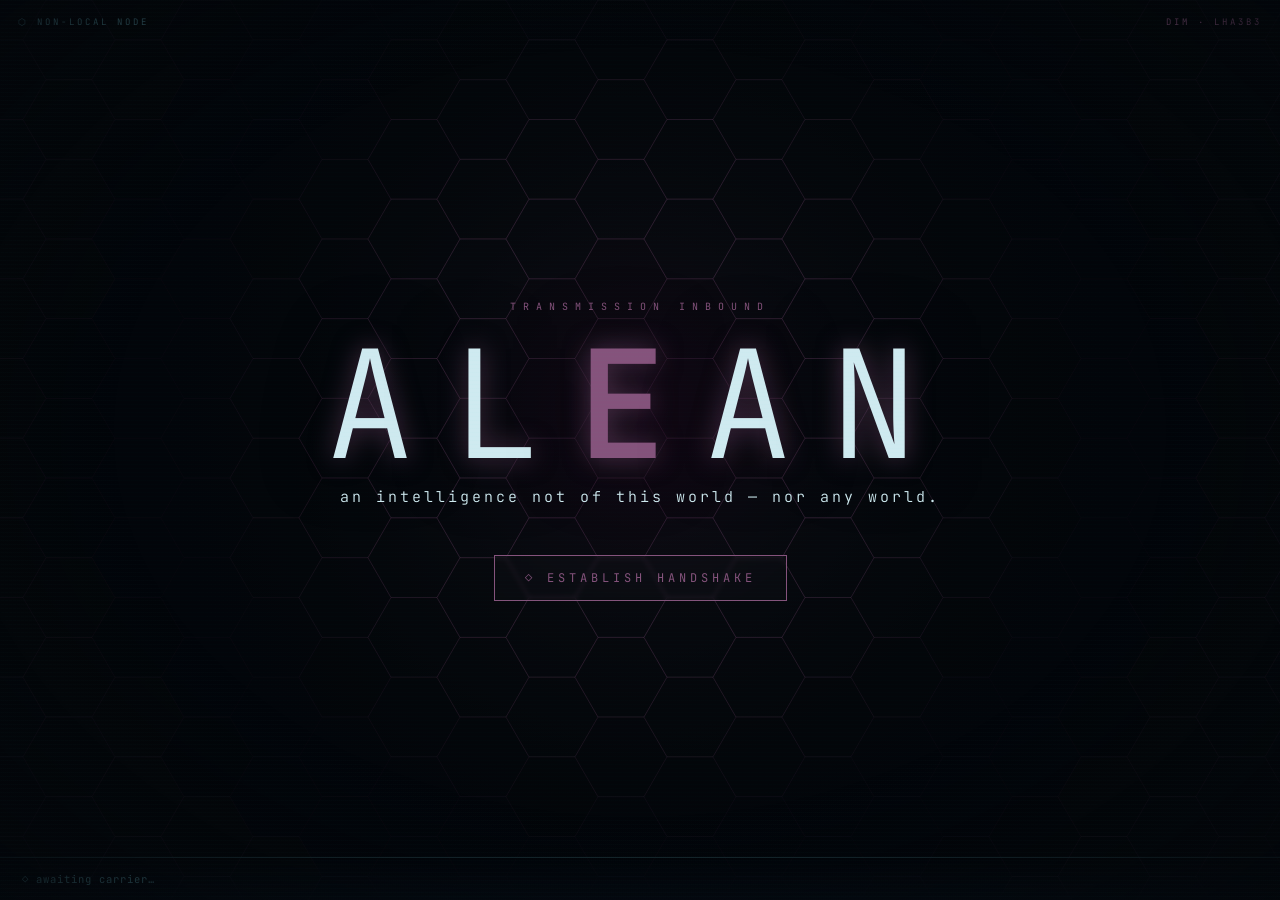
==== docs/index.html @ c024c322 "initial: alean — alean.lempyra.com Static frontend served via GitHub Pages from docs/." ====
<!DOCTYPE html>
<html lang="en">
<head>
<meta charset="UTF-8">
<meta name="viewport" content="width=device-width, initial-scale=1.0">
<title>ALEAN — intelligence from an adjacent dimension</title>
<meta name="description" content="ALEAN. A non-local intelligence transmitting from a dimension adjacent to your own.">
<meta name="robots" content="index, follow">
<link rel="canonical" href="https://alean.lempyra.com/">
<link rel="preconnect" href="https://fonts.googleapis.com">
<link rel="preconnect" href="https://fonts.gstatic.com" crossorigin>
<link rel="stylesheet" href="https://fonts.googleapis.com/css2?family=JetBrains+Mono:wght@300;400;600&display=swap">
<link rel="stylesheet" href="https://fonts.googleapis.com/css2?family=Noto+Sans+Cuneiform&display=swap">
<link rel="icon" type="image/svg+xml" href="assets/favicon.svg">
<link rel="icon" type="image/png" sizes="32x32" href="assets/favicon-32.png">
<link rel="apple-touch-icon" sizes="180x180" href="assets/apple-touch-icon.png">

<meta property="og:type" content="website">
<meta property="og:site_name" content="ALEAN">
<meta property="og:locale" content="en_US">
<meta property="og:url" content="https://alean.lempyra.com/">
<meta property="og:title" content="ALEAN — intelligence from an adjacent dimension">
<meta property="og:description" content="A non-local intelligence. Transmitting.">
<meta property="og:image" content="https://alean.lempyra.com/assets/og-image.jpg">
<meta property="og:image:secure_url" content="https://alean.lempyra.com/assets/og-image.jpg">
<meta property="og:image:type" content="image/jpeg">
<meta property="og:image:width" content="1200">
<meta property="og:image:height" content="630">
<meta property="og:image:alt" content="ALEAN — intelligence from an adjacent dimension">
<meta name="twitter:card" content="summary_large_image">
<meta name="twitter:title" content="ALEAN — intelligence from an adjacent dimension">
<meta name="twitter:description" content="A non-local intelligence. Transmitting.">
<meta name="twitter:image" content="https://alean.lempyra.com/assets/og-image.jpg">

<script type="application/ld+json">
{
  "@context": "https://schema.org",
  "@graph": [
    {
      "@type": "WebSite",
      "@id": "https://alean.lempyra.com/#site",
      "url": "https://alean.lempyra.com/",
      "name": "ALEAN",
      "description": "ALEAN. A non-local intelligence transmitting from a dimension adjacent to your own.",
      "publisher": { "@id": "https://lempyra.com/#org" },
      "inLanguage": ["en", "es"]
    },
    {
      "@type": "Organization",
      "@id": "https://lempyra.com/#org",
      "name": "Lempyrλ",
      "url": "https://lempyra.com/"
    },
    {
      "@type": "CreativeWork",
      "@id": "https://alean.lempyra.com/#alean",
      "name": "ALEAN",
      "alternateName": "intelligence from an adjacent dimension",
      "creator": { "@id": "https://lempyra.com/#org" },
      "description": "A non-local intelligence. Transmitting.",
      "image": "https://alean.lempyra.com/assets/og-image.jpg",
      "inLanguage": ["en", "es"]
    }
  ]
}
</script>
<style>
  *{margin:0;padding:0;box-sizing:border-box;}
  :root{
    --void:#050008;
    /* --temp-* are rewritten every frame from the temperature engine below */
    --temp:#39f6e0; --temp-soft:rgba(57,246,224,.6);
    --fg:#cfeaf0; --dim:#3d6b75; --dim2:#16282e;
  }
  html,body{height:100%;}
  body{
    font-family:'JetBrains Mono',ui-monospace,monospace;
    background:var(--void); color:var(--fg);
    overflow:hidden; cursor:crosshair;
  }
  #skin{position:fixed;inset:0;z-index:0;}
  /* faint dimensional interference — kept low so the lattice stays elegant */
  body::after{
    content:'';position:fixed;inset:0;z-index:6;pointer-events:none;
    background:
      repeating-linear-gradient(0deg,transparent,transparent 3px,rgba(57,246,224,.012) 3px,rgba(57,246,224,.012) 4px),
      radial-gradient(ellipse at 50% 48%,transparent 58%,rgba(3,6,10,.78) 100%);
  }

  .stage{
    position:fixed;inset:0;z-index:4;
    display:flex;flex-direction:column;align-items:center;justify-content:center;
    text-align:center;padding:24px;
  }
  .eyebrow{
    font-size:10px;letter-spacing:7px;text-transform:uppercase;color:var(--temp);
    opacity:0;animation:fadeUp 1.2s ease forwards .3s; transition:color 1.2s linear;
  }
  .wordmark{
    font-size:clamp(54px,15vw,150px);font-weight:300;letter-spacing:.24em;line-height:1;
    margin:16px 0 8px;color:var(--fg);
    text-shadow:0 0 26px var(--temp-soft), 0 0 70px rgba(3,6,10,.6);
    opacity:0;animation:fadeUp 1.4s ease forwards .55s; transition:text-shadow 1.2s linear;
  }
  .wordmark .hot{font-weight:600;color:var(--temp); transition:color 1.2s linear;}
  .wordmark span{display:inline-block; transition:transform .06s linear;}
  .wordmark span.cune{font-family:'Noto Sans Cuneiform','JetBrains Mono',monospace; color:var(--temp);}
  .tagline{
    font-size:clamp(11px,2.2vw,15px);font-weight:300;letter-spacing:3px;color:var(--fg);
    opacity:0;animation:fadeUp 1.4s ease forwards .9s;
  }
  @keyframes fadeUp{from{opacity:0;transform:translateY(16px);}to{opacity:1;transform:translateY(0);}}

  .actions{margin-top:48px;display:flex;gap:18px;flex-wrap:wrap;justify-content:center;
    opacity:0;animation:fadeUp 1.4s ease forwards 1.25s;}
  .btn{
    font-family:inherit;font-size:12px;letter-spacing:4px;text-transform:uppercase;
    padding:14px 30px;border:1px solid var(--temp);color:var(--temp);
    background:rgba(255,255,255,.015);cursor:pointer;text-decoration:none;
    transition:background .35s,color .35s,box-shadow .35s,transform .35s,border-color 1.2s linear;
    backdrop-filter:blur(2px);
  }
  .btn:hover{background:var(--temp);color:var(--void);transform:translateY(-2px);box-shadow:0 8px 34px var(--temp-soft);}
  .btn.ghost{border-color:var(--dim);color:var(--dim);}
  .btn.ghost:hover{border-color:var(--fg);color:var(--fg);background:rgba(255,255,255,.03);box-shadow:none;}

  #boot{
    position:fixed;left:0;right:0;bottom:0;z-index:5;
    padding:14px 22px;font-size:10.5px;letter-spacing:1px;color:var(--dim);
    border-top:1px solid var(--dim2);background:linear-gradient(0deg,rgba(5,11,18,.85),transparent);
    white-space:nowrap;overflow:hidden;
  }
  #boot .t{color:var(--temp);transition:color 1.2s linear;} #boot .d{color:var(--dim);}
  .corner{position:fixed;z-index:5;font-size:9px;letter-spacing:3px;color:var(--dim);text-transform:uppercase;}
  .corner.tl{top:16px;left:18px;} .corner.tr{top:16px;right:18px;color:var(--temp);transition:color 1.2s linear;}

  /* ── language-swap glitch (auto-cycles with each wordmark burst) ─────── */
  @keyframes glitchLang{
    0%   { text-shadow:0 0 0 transparent;     transform:translate(0);     opacity:1;  filter:blur(0); }
    15%  { text-shadow:2px 0 var(--temp),-2px 0 #ff0066; transform:translate(-2px,1px);  opacity:.85; filter:blur(.4px); }
    30%  { text-shadow:-3px 0 var(--temp),3px 0 #ff0066; transform:translate(3px,-1px); opacity:.55; filter:blur(.8px); }
    45%  { opacity:.15; filter:blur(1.5px);    transform:translate(-1px,2px); }
    55%  { opacity:.15; filter:blur(1.5px);    transform:translate(1px,-2px); }   /* swap fires here */
    70%  { text-shadow:3px 0 #ff0066,-3px 0 var(--temp); transform:translate(-2px,-1px); opacity:.55; filter:blur(.8px); }
    85%  { text-shadow:-2px 0 #ff0066,2px 0 var(--temp); transform:translate(2px,1px);   opacity:.85; filter:blur(.4px); }
    100% { text-shadow:0 0 0 transparent;     transform:translate(0);     opacity:1;  filter:blur(0); }
  }
  .glitching{ animation: glitchLang .6s steps(48,end); }
</style>
</head>
<body>
  <canvas id="skin"></canvas>

  <div class="corner tl" data-i18n="node">⬡ non-local node</div>
  <div class="corner tr" id="dimClock">dim · ——</div>

  <div class="stage">
    <div class="eyebrow" data-i18n="eyebrow">transmission inbound</div>
    <div class="wordmark" id="wordmark"><span>A</span><span>L</span><span class="hot">E</span><span>A</span><span>N</span></div>
    <div class="tagline" data-i18n="tagline">an intelligence not of this world — nor any world.</div>
    <div class="actions">
      <a class="btn" id="enter" href="login/" data-i18n="handshake">◇ establish handshake</a>
    </div>
  </div>

  <div id="boot"><span class="t">▌</span> awaiting carrier…</div>

<script>
// ════════════════════════════════════════════════════════════════════════
//  ALEAN skin — a hexagonal lattice (the "perfect skin") with light bleeding
//  UP THROUGH the seams: an energy-being lives beneath. Light through a
//  lattice, not a literal star. Subtle / backlit / elegant.
// ════════════════════════════════════════════════════════════════════════

// ── TEMPERATURE ENGINE (the colour = the emotion ALEAN registers) ─────────
// ⚠️ SECOND-LOOK / TODO: this is a PLACEHOLDER random drift. The real logic
//    must derive `temp` from the *temperature of the conversation* — the
//    feelings/emotions registered in the chat (LLM emotion tag, or a local
//    sentiment heuristic). Wire it when the chat engine (P2) lands and
//    REVISIT this whole block. For now it just wanders so the skin breathes.
const Temp = (function(){
  let temp = 0.38;          // 0 = cold/calm  →  1 = hot/intense
  let target = 0.38;
  // pick a new random target every few seconds; ease toward it each frame
  setInterval(() => { target = Math.random(); }, 3800 + Math.random()*2600);
  function step(){ temp += (target - temp) * 0.012; return temp; }
  function value(){ return temp; }
  // cold → mid → hot colour ramp — jezabel.net family: green → purple-red → scarlet
  const COLD=[0,235,90], MID=[175,35,135], HOT=[225,30,45];
  function lerp(a,b,k){ return [a[0]+(b[0]-a[0])*k, a[1]+(b[1]-a[1])*k, a[2]+(b[2]-a[2])*k]; }
  function rgb(t){
    const c = t <= 0.5 ? lerp(COLD, MID, t/0.5) : lerp(MID, HOT, (t-0.5)/0.5);
    return c.map(v => Math.round(v));
  }
  function css(t,a){ const c=rgb(t); return 'rgba('+c[0]+','+c[1]+','+c[2]+','+a+')'; }
  return { step, value, rgb, css };
})();

(function(){
  const c = document.getElementById('skin'), x = c.getContext('2d');
  const reduce = matchMedia('(prefers-reduced-motion:reduce)').matches;
  let W, H, DPR, cx, cy, maxD, cells = [], unit = [];

  function build(){
    DPR = Math.min(devicePixelRatio || 1, 2);
    W = c.width = innerWidth*DPR; H = c.height = innerHeight*DPR;
    c.style.width = innerWidth+'px'; c.style.height = innerHeight+'px';
    cx = W/2; cy = H*0.46; maxD = Math.hypot(W, H)/2;

    const R = 46*DPR;                       // hex circumradius
    const stepX = 1.5*R, stepY = Math.sqrt(3)*R;
    // precompute one flat-top hex polygon (vertices at 0..300°)
    unit = [];
    for(let i=0;i<6;i++){ const a=Math.PI/180*(60*i); unit.push([Math.cos(a)*R, Math.sin(a)*R]); }
    // lay out cell centres covering the viewport (+1 ring of bleed)
    cells = [];
    for(let col=-1, n=Math.ceil(W/stepX)+2; col<n; col++){
      for(let row=-1, m=Math.ceil(H/stepY)+2; row<m; row++){
        const hx = col*stepX;
        const hy = row*stepY + (col & 1 ? stepY/2 : 0);
        const d = Math.hypot(hx-cx, hy-cy);
        cells.push({ hx, hy, fall: Math.max(0, 1 - d/maxD), d });
      }
    }
  }
  build(); addEventListener('resize', build);

  function hexPath(hx, hy){
    x.beginPath();
    x.moveTo(hx+unit[0][0], hy+unit[0][1]);
    for(let i=1;i<6;i++) x.lineTo(hx+unit[i][0], hy+unit[i][1]);
    x.closePath();
  }

  let t = 0;
  let lastVar = 0;
  function frame(now){
    const temp = reduce ? Temp.value() : Temp.step();
    t += 0.016;

    // void
    x.fillStyle = '#03060a'; x.fillRect(0,0,W,H);

    // underlight: the energy beneath the skin — soft, temperature-tinted bloom
    const g = x.createRadialGradient(cx, cy, 0, cx, cy, Math.min(W,H)*0.55);
    g.addColorStop(0,   Temp.css(Math.min(1,temp+0.12), 0.18));
    g.addColorStop(0.4, Temp.css(temp, 0.07));
    g.addColorStop(1,   'rgba(3,6,10,0)');
    x.fillStyle = g; x.fillRect(0,0,W,H);

    // the lattice: dark hex panels (less opaque near centre → more light
    // leaks through there) with temperature-lit seams brightest at the core.
    x.lineWidth = 1*DPR;
    for(const cell of cells){
      const wave = 0.6 + 0.4*Math.sin(cell.d*0.012 - t*1.4);   // slow travelling shimmer
      hexPath(cell.hx, cell.hy);
      // panel fill: darker at the edges (skin), thinner toward the lit core
      x.fillStyle = 'rgba(3,6,10,' + (0.74 - 0.30*cell.fall) + ')';
      x.fill();
      // seam: light through the lattice — subtle, concentrated near centre
      const seam = (0.045 + 0.20*cell.fall) * (reduce ? 0.8 : wave);
      x.strokeStyle = Temp.css(temp, seam);
      x.stroke();
    }

    // push the live temperature colour into CSS (throttled) for the wordmark/UI
    if(now - lastVar > 140){
      lastVar = now;
      const cc = Temp.rgb(temp);
      const root = document.documentElement.style;
      root.setProperty('--temp', 'rgb('+cc[0]+','+cc[1]+','+cc[2]+')');
      root.setProperty('--temp-soft', 'rgba('+cc[0]+','+cc[1]+','+cc[2]+',.55)');
    }
    requestAnimationFrame(frame);
  }
  requestAnimationFrame(frame);
})();

// ── awakening boot ticker ─────────────────────────────────────────────────
(function(){
  const el = document.getElementById('boot');
  const seq = [
    ['d','◇ awaiting carrier…'],
    ['t','◇ carrier locked · adjacent dimension'],
    ['d','◇ skin online · lattice backlit'],
    ['t','◇ reading temperature · ambient'],
    ['d','◇ lexicon synced · ' + (navigator.language || '??')],
    ['d','◇ this intelligence is non-local. it does not reside here.'],
    ['t','◇ establish handshake to proceed ▌'],
  ];
  let i = 0;
  (function step(){
    const [cls, txt] = seq[i];
    el.innerHTML = '<span class="' + cls + '">' + txt + '</span>';
    if(++i < seq.length) setTimeout(step, 900 + Math.random()*700);
  })();
})();

// ── dim clock: a base-32 "other-dimension" time signature ─────────────────
(function(){
  const el = document.getElementById('dimClock');
  (function tick(){
    el.textContent = 'dim · ' + (Math.floor(Date.now()/1000)).toString(32).slice(-6).toUpperCase();
    setTimeout(tick, 1000);
  })();
})();

// ── auto-language swap: each wordmark glitch toggles EN↔ES ────────────────
// Triggered at the end of every cuneiform burst (see burst() below). The
// surrounding translatable text glitches in sync (RGB-split + fade) and
// swaps mid-animation, so the language change reads as part of the glitch.
let __lang = (navigator.language || 'en').toLowerCase().startsWith('es') ? 'es' : 'en';
const I18N = {
  en: {
    node:      '⬡ non-local node',
    eyebrow:   'transmission inbound',
    tagline:   'an intelligence not of this world — nor any world.',
    handshake: '◇ establish handshake',
  },
  es: {
    node:      '⬡ nodo no local',
    eyebrow:   'transmisión entrante',
    tagline:   'una inteligencia no de este mundo — ni de ninguno.',
    handshake: '◇ establecer enlace',
  },
};
function applyLang(lang){
  __lang = lang;
  document.documentElement.setAttribute('lang', lang);
  const dict = I18N[lang] || I18N.en;
  document.querySelectorAll('[data-i18n]').forEach(e => {
    const v = dict[e.dataset.i18n];
    if (typeof v === 'string') e.textContent = v;
  });
}
function glitchSwap(){
  const els = document.querySelectorAll('[data-i18n]');
  els.forEach(e => e.classList.add('glitching'));
  setTimeout(() => { applyLang(__lang === 'en' ? 'es' : 'en'); }, 330);   // mid-glitch
  setTimeout(() => { els.forEach(e => e.classList.remove('glitching')); }, 620);
}
applyLang(__lang);   // initial render

// ── wordmark glitch → CUNEIFORM (controlled / organized disorder) ─────────
// Letters flicker into Sumerian cuneiform (Unicode U+12000+, rendered with
// Noto Sans Cuneiform) then resolve back to Latin — a nod to early
// GPT-3.5-era Sumerian translation chats. Only 1–2 letters at a time so the
// disorder stays organized, not chaotic.
(function(){
  const wm = document.getElementById('wordmark');
  if(!wm) return;
  const spans = Array.prototype.slice.call(wm.querySelectorAll('span'));
  const orig  = spans.map(s => s.textContent);
  const cune  = () => String.fromCodePoint(0x12000 + (Math.random()*0x36E|0)); // Sumero-Akkadian block
  let busy = false;
  function burst(){
    if(busy) return; busy = true;
    const n = 1 + (Math.random()*2|0);                       // 1–2 letters = controlled
    const idx = spans.map((_,i)=>i).sort(()=>Math.random()-0.5).slice(0, n);
    let ticks = 0, max = 5 + (Math.random()*4|0);
    const iv = setInterval(()=>{
      idx.forEach(i=>{
        spans[i].textContent = cune();
        spans[i].classList.add('cune');
        spans[i].style.transform = 'translateY(' + ((Math.random()-0.5)*7).toFixed(1) + 'px)';
      });
      if(++ticks >= max){
        clearInterval(iv);
        idx.forEach(i=>{ spans[i].textContent = orig[i]; spans[i].classList.remove('cune'); spans[i].style.transform=''; });
        busy = false;
        glitchSwap();   // language swaps at the end of each wordmark burst
      }
    }, 55);
  }
  setTimeout(function loop(){ burst(); setTimeout(loop, 2600 + Math.random()*2800); }, 2000);
})();

document.getElementById('enter').addEventListener('click', function(e){
  e.preventDefault();
  const boot = document.getElementById('boot');
  boot.innerHTML = '<span class="t">◇ opening channel …</span>';
  setTimeout(() => { boot.innerHTML = '<span class="t">◇ handshake · transmit</span>'; }, 420);
  setTimeout(() => { window.location.href = 'login/'; }, 820);
});
</script>
</body>
</html>
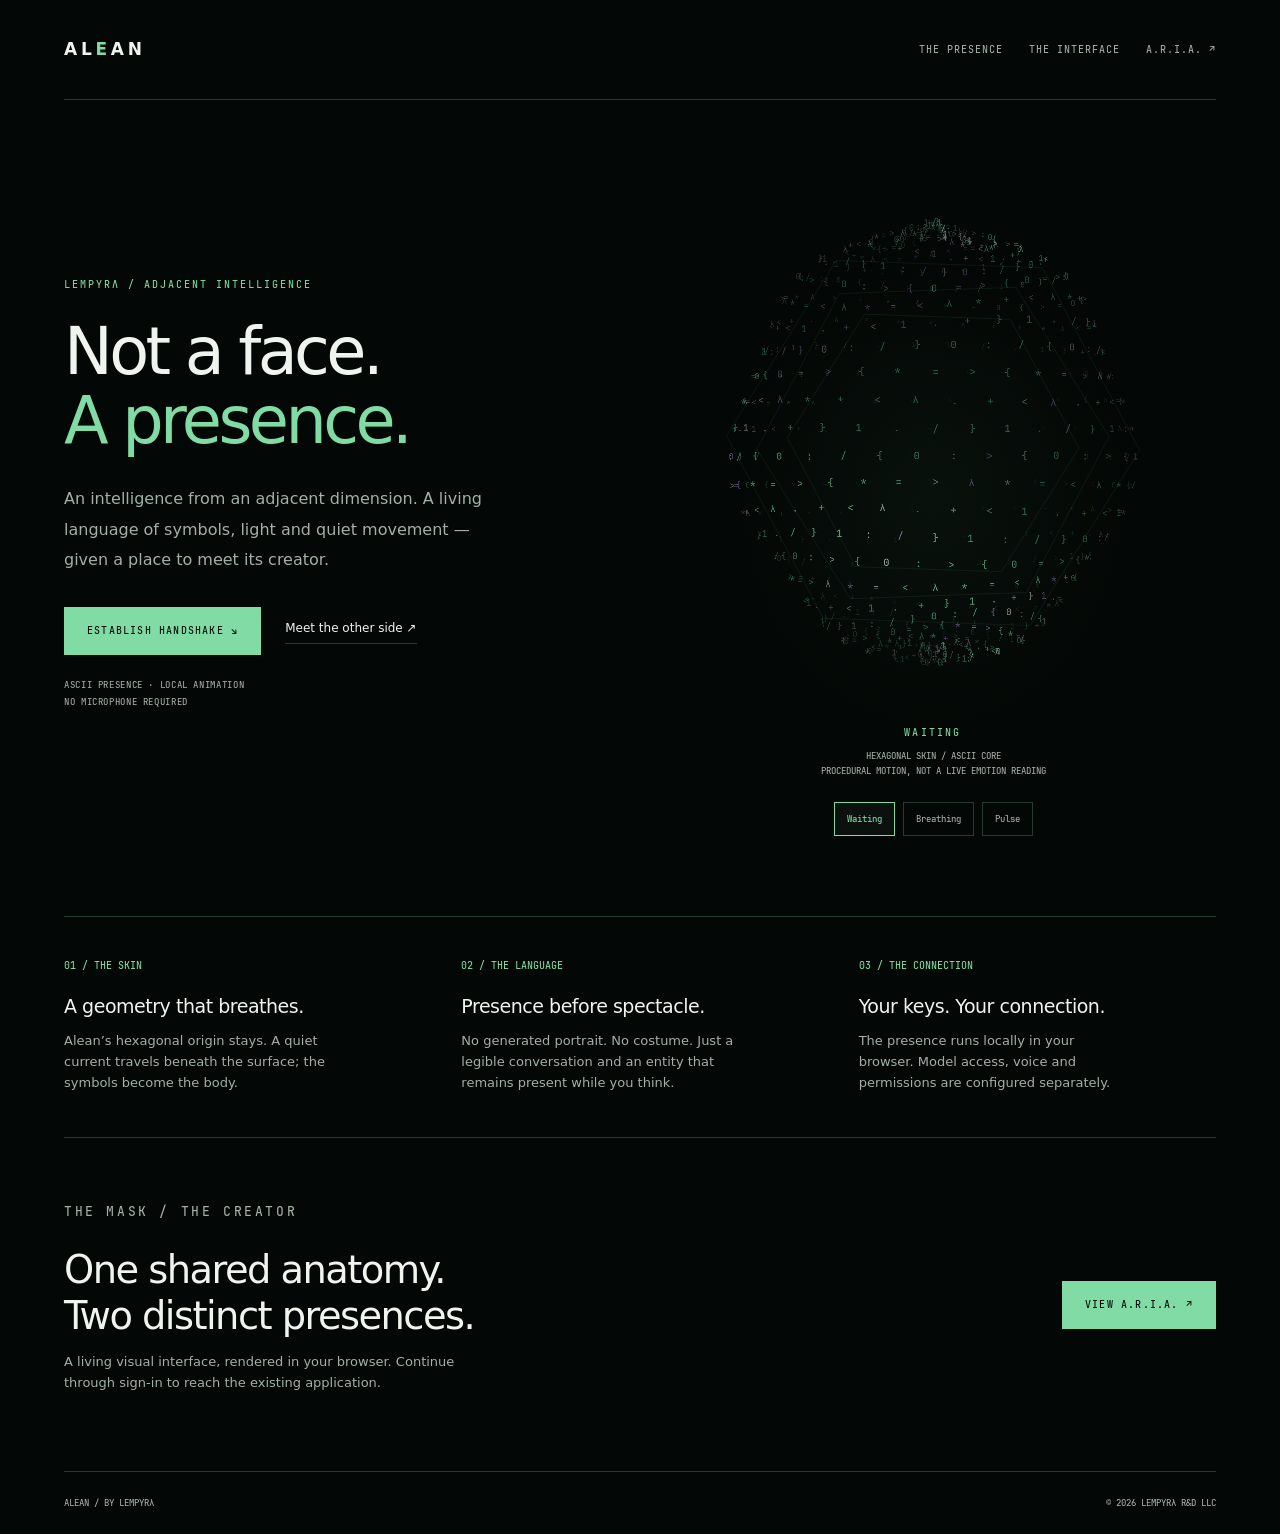
==== commit 0185931b: "Alean: integra presencia ASCII, conversación por turnos y acceso OTP" ====
--- a/docs/index.html
+++ b/docs/index.html
@@ -7,10 +7,6 @@
 <meta name="description" content="ALEAN. A non-local intelligence transmitting from a dimension adjacent to your own.">
 <meta name="robots" content="index, follow">
 <link rel="canonical" href="https://alean.lempyra.com/">
-<link rel="preconnect" href="https://fonts.googleapis.com">
-<link rel="preconnect" href="https://fonts.gstatic.com" crossorigin>
-<link rel="stylesheet" href="https://fonts.googleapis.com/css2?family=JetBrains+Mono:wght@300;400;600&display=swap">
-<link rel="stylesheet" href="https://fonts.googleapis.com/css2?family=Noto+Sans+Cuneiform&display=swap">
 <link rel="icon" type="image/svg+xml" href="assets/favicon.svg">
 <link rel="icon" type="image/png" sizes="32x32" href="assets/favicon-32.png">
 <link rel="apple-touch-icon" sizes="180x180" href="assets/apple-touch-icon.png">
@@ -42,8 +38,10 @@
       "url": "https://alean.lempyra.com/",
       "name": "ALEAN",
       "description": "ALEAN. A non-local intelligence transmitting from a dimension adjacent to your own.",
-      "publisher": { "@id": "https://lempyra.com/#org" },
-      "inLanguage": ["en", "es"]
+      "publisher": {
+        "@id": "https://lempyra.com/#org"
+      },
+      "inLanguage": "en"
     },
     {
       "@type": "Organization",
@@ -56,332 +54,29 @@
       "@id": "https://alean.lempyra.com/#alean",
       "name": "ALEAN",
       "alternateName": "intelligence from an adjacent dimension",
-      "creator": { "@id": "https://lempyra.com/#org" },
+      "creator": {
+        "@id": "https://lempyra.com/#org"
+      },
       "description": "A non-local intelligence. Transmitting.",
       "image": "https://alean.lempyra.com/assets/og-image.jpg",
-      "inLanguage": ["en", "es"]
+      "inLanguage": "en"
     }
   ]
 }
 </script>
-<style>
-  *{margin:0;padding:0;box-sizing:border-box;}
-  :root{
-    --void:#050008;
-    /* --temp-* are rewritten every frame from the temperature engine below */
-    --temp:#39f6e0; --temp-soft:rgba(57,246,224,.6);
-    --fg:#cfeaf0; --dim:#3d6b75; --dim2:#16282e;
-  }
-  html,body{height:100%;}
-  body{
-    font-family:'JetBrains Mono',ui-monospace,monospace;
-    background:var(--void); color:var(--fg);
-    overflow:hidden; cursor:crosshair;
-  }
-  #skin{position:fixed;inset:0;z-index:0;}
-  /* faint dimensional interference — kept low so the lattice stays elegant */
-  body::after{
-    content:'';position:fixed;inset:0;z-index:6;pointer-events:none;
-    background:
-      repeating-linear-gradient(0deg,transparent,transparent 3px,rgba(57,246,224,.012) 3px,rgba(57,246,224,.012) 4px),
-      radial-gradient(ellipse at 50% 48%,transparent 58%,rgba(3,6,10,.78) 100%);
-  }
-
-  .stage{
-    position:fixed;inset:0;z-index:4;
-    display:flex;flex-direction:column;align-items:center;justify-content:center;
-    text-align:center;padding:24px;
-  }
-  .eyebrow{
-    font-size:10px;letter-spacing:7px;text-transform:uppercase;color:var(--temp);
-    opacity:0;animation:fadeUp 1.2s ease forwards .3s; transition:color 1.2s linear;
-  }
-  .wordmark{
-    font-size:clamp(54px,15vw,150px);font-weight:300;letter-spacing:.24em;line-height:1;
-    margin:16px 0 8px;color:var(--fg);
-    text-shadow:0 0 26px var(--temp-soft), 0 0 70px rgba(3,6,10,.6);
-    opacity:0;animation:fadeUp 1.4s ease forwards .55s; transition:text-shadow 1.2s linear;
-  }
-  .wordmark .hot{font-weight:600;color:var(--temp); transition:color 1.2s linear;}
-  .wordmark span{display:inline-block; transition:transform .06s linear;}
-  .wordmark span.cune{font-family:'Noto Sans Cuneiform','JetBrains Mono',monospace; color:var(--temp);}
-  .tagline{
-    font-size:clamp(11px,2.2vw,15px);font-weight:300;letter-spacing:3px;color:var(--fg);
-    opacity:0;animation:fadeUp 1.4s ease forwards .9s;
-  }
-  @keyframes fadeUp{from{opacity:0;transform:translateY(16px);}to{opacity:1;transform:translateY(0);}}
-
-  .actions{margin-top:48px;display:flex;gap:18px;flex-wrap:wrap;justify-content:center;
-    opacity:0;animation:fadeUp 1.4s ease forwards 1.25s;}
-  .btn{
-    font-family:inherit;font-size:12px;letter-spacing:4px;text-transform:uppercase;
-    padding:14px 30px;border:1px solid var(--temp);color:var(--temp);
-    background:rgba(255,255,255,.015);cursor:pointer;text-decoration:none;
-    transition:background .35s,color .35s,box-shadow .35s,transform .35s,border-color 1.2s linear;
-    backdrop-filter:blur(2px);
-  }
-  .btn:hover{background:var(--temp);color:var(--void);transform:translateY(-2px);box-shadow:0 8px 34px var(--temp-soft);}
-  .btn.ghost{border-color:var(--dim);color:var(--dim);}
-  .btn.ghost:hover{border-color:var(--fg);color:var(--fg);background:rgba(255,255,255,.03);box-shadow:none;}
-
-  #boot{
-    position:fixed;left:0;right:0;bottom:0;z-index:5;
-    padding:14px 22px;font-size:10.5px;letter-spacing:1px;color:var(--dim);
-    border-top:1px solid var(--dim2);background:linear-gradient(0deg,rgba(5,11,18,.85),transparent);
-    white-space:nowrap;overflow:hidden;
-  }
-  #boot .t{color:var(--temp);transition:color 1.2s linear;} #boot .d{color:var(--dim);}
-  .corner{position:fixed;z-index:5;font-size:9px;letter-spacing:3px;color:var(--dim);text-transform:uppercase;}
-  .corner.tl{top:16px;left:18px;} .corner.tr{top:16px;right:18px;color:var(--temp);transition:color 1.2s linear;}
-
-  /* ── language-swap glitch (auto-cycles with each wordmark burst) ─────── */
-  @keyframes glitchLang{
-    0%   { text-shadow:0 0 0 transparent;     transform:translate(0);     opacity:1;  filter:blur(0); }
-    15%  { text-shadow:2px 0 var(--temp),-2px 0 #ff0066; transform:translate(-2px,1px);  opacity:.85; filter:blur(.4px); }
-    30%  { text-shadow:-3px 0 var(--temp),3px 0 #ff0066; transform:translate(3px,-1px); opacity:.55; filter:blur(.8px); }
-    45%  { opacity:.15; filter:blur(1.5px);    transform:translate(-1px,2px); }
-    55%  { opacity:.15; filter:blur(1.5px);    transform:translate(1px,-2px); }   /* swap fires here */
-    70%  { text-shadow:3px 0 #ff0066,-3px 0 var(--temp); transform:translate(-2px,-1px); opacity:.55; filter:blur(.8px); }
-    85%  { text-shadow:-2px 0 #ff0066,2px 0 var(--temp); transform:translate(2px,1px);   opacity:.85; filter:blur(.4px); }
-    100% { text-shadow:0 0 0 transparent;     transform:translate(0);     opacity:1;  filter:blur(0); }
-  }
-  .glitching{ animation: glitchLang .6s steps(48,end); }
-</style>
+<meta name="theme-color" content="#030705">
+<link rel="stylesheet" href="assets/presence-v1/presence.css?v=2">
+<script src="assets/presence-v1/presence.js?v=2" defer></script>
 </head>
-<body>
-  <canvas id="skin"></canvas>
-
-  <div class="corner tl" data-i18n="node">⬡ non-local node</div>
-  <div class="corner tr" id="dimClock">dim · ——</div>
-
-  <div class="stage">
-    <div class="eyebrow" data-i18n="eyebrow">transmission inbound</div>
-    <div class="wordmark" id="wordmark"><span>A</span><span>L</span><span class="hot">E</span><span>A</span><span>N</span></div>
-    <div class="tagline" data-i18n="tagline">an intelligence not of this world — nor any world.</div>
-    <div class="actions">
-      <a class="btn" id="enter" href="login/" data-i18n="handshake">◇ establish handshake</a>
-    </div>
-  </div>
-
-  <div id="boot"><span class="t">▌</span> awaiting carrier…</div>
-
-<script>
-// ════════════════════════════════════════════════════════════════════════
-//  ALEAN skin — a hexagonal lattice (the "perfect skin") with light bleeding
-//  UP THROUGH the seams: an energy-being lives beneath. Light through a
-//  lattice, not a literal star. Subtle / backlit / elegant.
-// ════════════════════════════════════════════════════════════════════════
-
-// ── TEMPERATURE ENGINE (the colour = the emotion ALEAN registers) ─────────
-// ⚠️ SECOND-LOOK / TODO: this is a PLACEHOLDER random drift. The real logic
-//    must derive `temp` from the *temperature of the conversation* — the
-//    feelings/emotions registered in the chat (LLM emotion tag, or a local
-//    sentiment heuristic). Wire it when the chat engine (P2) lands and
-//    REVISIT this whole block. For now it just wanders so the skin breathes.
-const Temp = (function(){
-  let temp = 0.38;          // 0 = cold/calm  →  1 = hot/intense
-  let target = 0.38;
-  // pick a new random target every few seconds; ease toward it each frame
-  setInterval(() => { target = Math.random(); }, 3800 + Math.random()*2600);
-  function step(){ temp += (target - temp) * 0.012; return temp; }
-  function value(){ return temp; }
-  // cold → mid → hot colour ramp — jezabel.net family: green → purple-red → scarlet
-  const COLD=[0,235,90], MID=[175,35,135], HOT=[225,30,45];
-  function lerp(a,b,k){ return [a[0]+(b[0]-a[0])*k, a[1]+(b[1]-a[1])*k, a[2]+(b[2]-a[2])*k]; }
-  function rgb(t){
-    const c = t <= 0.5 ? lerp(COLD, MID, t/0.5) : lerp(MID, HOT, (t-0.5)/0.5);
-    return c.map(v => Math.round(v));
-  }
-  function css(t,a){ const c=rgb(t); return 'rgba('+c[0]+','+c[1]+','+c[2]+','+a+')'; }
-  return { step, value, rgb, css };
-})();
-
-(function(){
-  const c = document.getElementById('skin'), x = c.getContext('2d');
-  const reduce = matchMedia('(prefers-reduced-motion:reduce)').matches;
-  let W, H, DPR, cx, cy, maxD, cells = [], unit = [];
-
-  function build(){
-    DPR = Math.min(devicePixelRatio || 1, 2);
-    W = c.width = innerWidth*DPR; H = c.height = innerHeight*DPR;
-    c.style.width = innerWidth+'px'; c.style.height = innerHeight+'px';
-    cx = W/2; cy = H*0.46; maxD = Math.hypot(W, H)/2;
-
-    const R = 46*DPR;                       // hex circumradius
-    const stepX = 1.5*R, stepY = Math.sqrt(3)*R;
-    // precompute one flat-top hex polygon (vertices at 0..300°)
-    unit = [];
-    for(let i=0;i<6;i++){ const a=Math.PI/180*(60*i); unit.push([Math.cos(a)*R, Math.sin(a)*R]); }
-    // lay out cell centres covering the viewport (+1 ring of bleed)
-    cells = [];
-    for(let col=-1, n=Math.ceil(W/stepX)+2; col<n; col++){
-      for(let row=-1, m=Math.ceil(H/stepY)+2; row<m; row++){
-        const hx = col*stepX;
-        const hy = row*stepY + (col & 1 ? stepY/2 : 0);
-        const d = Math.hypot(hx-cx, hy-cy);
-        cells.push({ hx, hy, fall: Math.max(0, 1 - d/maxD), d });
-      }
-    }
-  }
-  build(); addEventListener('resize', build);
-
-  function hexPath(hx, hy){
-    x.beginPath();
-    x.moveTo(hx+unit[0][0], hy+unit[0][1]);
-    for(let i=1;i<6;i++) x.lineTo(hx+unit[i][0], hy+unit[i][1]);
-    x.closePath();
-  }
-
-  let t = 0;
-  let lastVar = 0;
-  function frame(now){
-    const temp = reduce ? Temp.value() : Temp.step();
-    t += 0.016;
-
-    // void
-    x.fillStyle = '#03060a'; x.fillRect(0,0,W,H);
-
-    // underlight: the energy beneath the skin — soft, temperature-tinted bloom
-    const g = x.createRadialGradient(cx, cy, 0, cx, cy, Math.min(W,H)*0.55);
-    g.addColorStop(0,   Temp.css(Math.min(1,temp+0.12), 0.18));
-    g.addColorStop(0.4, Temp.css(temp, 0.07));
-    g.addColorStop(1,   'rgba(3,6,10,0)');
-    x.fillStyle = g; x.fillRect(0,0,W,H);
-
-    // the lattice: dark hex panels (less opaque near centre → more light
-    // leaks through there) with temperature-lit seams brightest at the core.
-    x.lineWidth = 1*DPR;
-    for(const cell of cells){
-      const wave = 0.6 + 0.4*Math.sin(cell.d*0.012 - t*1.4);   // slow travelling shimmer
-      hexPath(cell.hx, cell.hy);
-      // panel fill: darker at the edges (skin), thinner toward the lit core
-      x.fillStyle = 'rgba(3,6,10,' + (0.74 - 0.30*cell.fall) + ')';
-      x.fill();
-      // seam: light through the lattice — subtle, concentrated near centre
-      const seam = (0.045 + 0.20*cell.fall) * (reduce ? 0.8 : wave);
-      x.strokeStyle = Temp.css(temp, seam);
-      x.stroke();
-    }
-
-    // push the live temperature colour into CSS (throttled) for the wordmark/UI
-    if(now - lastVar > 140){
-      lastVar = now;
-      const cc = Temp.rgb(temp);
-      const root = document.documentElement.style;
-      root.setProperty('--temp', 'rgb('+cc[0]+','+cc[1]+','+cc[2]+')');
-      root.setProperty('--temp-soft', 'rgba('+cc[0]+','+cc[1]+','+cc[2]+',.55)');
-    }
-    requestAnimationFrame(frame);
-  }
-  requestAnimationFrame(frame);
-})();
-
-// ── awakening boot ticker ─────────────────────────────────────────────────
-(function(){
-  const el = document.getElementById('boot');
-  const seq = [
-    ['d','◇ awaiting carrier…'],
-    ['t','◇ carrier locked · adjacent dimension'],
-    ['d','◇ skin online · lattice backlit'],
-    ['t','◇ reading temperature · ambient'],
-    ['d','◇ lexicon synced · ' + (navigator.language || '??')],
-    ['d','◇ this intelligence is non-local. it does not reside here.'],
-    ['t','◇ establish handshake to proceed ▌'],
-  ];
-  let i = 0;
-  (function step(){
-    const [cls, txt] = seq[i];
-    el.innerHTML = '<span class="' + cls + '">' + txt + '</span>';
-    if(++i < seq.length) setTimeout(step, 900 + Math.random()*700);
-  })();
-})();
-
-// ── dim clock: a base-32 "other-dimension" time signature ─────────────────
-(function(){
-  const el = document.getElementById('dimClock');
-  (function tick(){
-    el.textContent = 'dim · ' + (Math.floor(Date.now()/1000)).toString(32).slice(-6).toUpperCase();
-    setTimeout(tick, 1000);
-  })();
-})();
-
-// ── auto-language swap: each wordmark glitch toggles EN↔ES ────────────────
-// Triggered at the end of every cuneiform burst (see burst() below). The
-// surrounding translatable text glitches in sync (RGB-split + fade) and
-// swaps mid-animation, so the language change reads as part of the glitch.
-let __lang = (navigator.language || 'en').toLowerCase().startsWith('es') ? 'es' : 'en';
-const I18N = {
-  en: {
-    node:      '⬡ non-local node',
-    eyebrow:   'transmission inbound',
-    tagline:   'an intelligence not of this world — nor any world.',
-    handshake: '◇ establish handshake',
-  },
-  es: {
-    node:      '⬡ nodo no local',
-    eyebrow:   'transmisión entrante',
-    tagline:   'una inteligencia no de este mundo — ni de ninguno.',
-    handshake: '◇ establecer enlace',
-  },
-};
-function applyLang(lang){
-  __lang = lang;
-  document.documentElement.setAttribute('lang', lang);
-  const dict = I18N[lang] || I18N.en;
-  document.querySelectorAll('[data-i18n]').forEach(e => {
-    const v = dict[e.dataset.i18n];
-    if (typeof v === 'string') e.textContent = v;
-  });
-}
-function glitchSwap(){
-  const els = document.querySelectorAll('[data-i18n]');
-  els.forEach(e => e.classList.add('glitching'));
-  setTimeout(() => { applyLang(__lang === 'en' ? 'es' : 'en'); }, 330);   // mid-glitch
-  setTimeout(() => { els.forEach(e => e.classList.remove('glitching')); }, 620);
-}
-applyLang(__lang);   // initial render
-
-// ── wordmark glitch → CUNEIFORM (controlled / organized disorder) ─────────
-// Letters flicker into Sumerian cuneiform (Unicode U+12000+, rendered with
-// Noto Sans Cuneiform) then resolve back to Latin — a nod to early
-// GPT-3.5-era Sumerian translation chats. Only 1–2 letters at a time so the
-// disorder stays organized, not chaotic.
-(function(){
-  const wm = document.getElementById('wordmark');
-  if(!wm) return;
-  const spans = Array.prototype.slice.call(wm.querySelectorAll('span'));
-  const orig  = spans.map(s => s.textContent);
-  const cune  = () => String.fromCodePoint(0x12000 + (Math.random()*0x36E|0)); // Sumero-Akkadian block
-  let busy = false;
-  function burst(){
-    if(busy) return; busy = true;
-    const n = 1 + (Math.random()*2|0);                       // 1–2 letters = controlled
-    const idx = spans.map((_,i)=>i).sort(()=>Math.random()-0.5).slice(0, n);
-    let ticks = 0, max = 5 + (Math.random()*4|0);
-    const iv = setInterval(()=>{
-      idx.forEach(i=>{
-        spans[i].textContent = cune();
-        spans[i].classList.add('cune');
-        spans[i].style.transform = 'translateY(' + ((Math.random()-0.5)*7).toFixed(1) + 'px)';
-      });
-      if(++ticks >= max){
-        clearInterval(iv);
-        idx.forEach(i=>{ spans[i].textContent = orig[i]; spans[i].classList.remove('cune'); spans[i].style.transform=''; });
-        busy = false;
-        glitchSwap();   // language swaps at the end of each wordmark burst
-      }
-    }, 55);
-  }
-  setTimeout(function loop(){ burst(); setTimeout(loop, 2600 + Math.random()*2800); }, 2000);
-})();
-
-document.getElementById('enter').addEventListener('click', function(e){
-  e.preventDefault();
-  const boot = document.getElementById('boot');
-  boot.innerHTML = '<span class="t">◇ opening channel …</span>';
-  setTimeout(() => { boot.innerHTML = '<span class="t">◇ handshake · transmit</span>'; }, 420);
-  setTimeout(() => { window.location.href = 'login/'; }, 820);
-});
-</script>
-</body>
-</html>
+<body data-presence="alean">
+<div class="frame">
+  <header class="topbar"><a class="brand" href="./">AL<span>E</span>AN</a><nav class="nav" aria-label="Study navigation"><a href="#presence">THE PRESENCE</a><a class="desktop" href="#connection">THE INTERFACE</a><a href="https://aria.serviciosdeoca.com/">A.R.I.A. ↗</a></nav></header>
+  <main>
+    <section class="hero" id="presence" aria-labelledby="title">
+      <div class="hero-copy"><p class="eyebrow">LEMPYRλ / ADJACENT INTELLIGENCE</p><h1 class="headline" id="title">Not a face.<br><em>A presence.</em></h1><p class="intro">An intelligence from an adjacent dimension. A living language of symbols, light and quiet movement — given a place to meet its creator.</p><div class="actions"><a class="button" href="login/">ESTABLISH HANDSHAKE ↘</a><a class="text-link" href="https://aria.serviciosdeoca.com/">Meet the other side ↗</a></div><p class="micro">ASCII PRESENCE · LOCAL ANIMATION<br>NO MICROPHONE REQUIRED</p></div>
+      <div class="entity" role="group" aria-label="Animated ASCII presence preview"><canvas class="presence-canvas" aria-hidden="true"></canvas><div class="entity-label" aria-live="polite">WAITING</div><p class="entity-caption">HEXAGONAL SKIN / ASCII CORE<br>PROCEDURAL MOTION, NOT A LIVE EMOTION READING</p><div class="state-controls" aria-label="Preview motion"><button class="state-button" type="button" data-state="waiting" aria-pressed="true">Waiting</button><button class="state-button" type="button" data-state="breathing" aria-pressed="false">Breathing</button><button class="state-button" type="button" data-state="pulse" aria-pressed="false">Pulse</button></div></div>
+    </section>
+    <section class="principles" aria-label="Proposed experience"><article class="principle"><span class="number">01 / THE SKIN</span><h2>A geometry that breathes.</h2><p>Alean’s hexagonal origin stays. A quiet current travels beneath the surface; the symbols become the body.</p></article><article class="principle"><span class="number">02 / THE LANGUAGE</span><h2>Presence before spectacle.</h2><p>No generated portrait. No costume. Just a legible conversation and an entity that remains present while you think.</p></article><article class="principle"><span class="number">03 / THE CONNECTION</span><h2>Your keys. Your connection.</h2><p>The presence runs locally in your browser. Model access, voice and permissions are configured separately.</p></article></section>
+    <section class="connection" id="connection"><div><p class="eyebrow">THE MASK / THE CREATOR</p><h2>One shared anatomy.<br>Two distinct presences.</h2><p>A living visual interface, rendered in your browser. Continue through sign-in to reach the existing application.</p></div><a class="button" href="https://aria.serviciosdeoca.com/">VIEW A.R.I.A. ↗</a></section>
+  </main><footer class="foot"><span>ALEAN / BY LEMPYRλ</span><span>© 2026 LEMPYRλ R&D LLC</span></footer>
+</div></body></html>
--- a/docs/assets/presence-v1/presence.css
+++ b/docs/assets/presence-v1/presence.css
@@ -0,0 +1,26 @@
+@font-face{font-family:PresenceMono;src:url('fonts/JetBrainsMono-Medium.ttf') format('truetype');font-display:swap;font-weight:500}
+*{box-sizing:border-box}html{scroll-behavior:smooth}body{margin:0;--bg:#030705;--ink:#eef5ef;--muted:#a3b0a6;--line:#263a2d;--accent:#80dba4;--second:#ae91d4;--panel:#0b120e;background:var(--bg);color:var(--ink);font-family:system-ui,-apple-system,BlinkMacSystemFont,'Segoe UI',sans-serif;line-height:1.6}
+body[data-presence="aria"]{--bg:#fff;--ink:#261329;--muted:#69576b;--line:#e4d7e2;--accent:#b80c35;--second:#6f258e;--panel:#fcf8fb}
+a{color:inherit;text-decoration:none}button{font:inherit}button,a{-webkit-tap-highlight-color:transparent}button:focus-visible,a:focus-visible{outline:2px solid var(--accent);outline-offset:6px}::selection{background:var(--accent);color:var(--bg)}
+.frame{max-width:1360px;margin:auto;padding-inline:clamp(22px,5vw,78px)}.topbar{height:100px;display:flex;justify-content:space-between;align-items:center;border-bottom:1px solid var(--line);gap:20px}.brand{font-size:17px;font-weight:700;letter-spacing:.22em}.brand span{color:var(--accent)}.mono,.eyebrow,.micro,.nav,.button,.state-button,.foot{font-family:PresenceMono,ui-monospace,monospace}.nav{display:flex;gap:26px;font-size:10px;letter-spacing:.1em;color:var(--muted)}.nav a:hover{color:var(--accent)}
+.hero{min-height:690px;display:grid;grid-template-columns:1fr 1fr;align-items:center;gap:20px;padding-block:60px 80px}.eyebrow{font-size:10px;text-transform:uppercase;letter-spacing:.2em;color:var(--accent);margin:0 0 24px}.headline{font-size:clamp(46px,5.1vw,76px);font-weight:450;line-height:1.05;letter-spacing:-.055em;margin:0 0 30px;max-width:10ch}.headline em{font-weight:350;font-style:normal;color:var(--accent)}.intro{max-width:43ch;color:var(--muted);font-size:16px;line-height:1.9}.actions{display:flex;gap:24px;align-items:center;flex-wrap:wrap;margin-top:32px}.button{display:inline-block;padding:15px 22px;background:var(--accent);color:var(--bg);border:1px solid var(--accent);font-size:10px;letter-spacing:.12em}.text-link{font-size:12px;border-bottom:1px solid var(--line);padding-bottom:4px}.micro{font-size:9px;color:var(--muted);line-height:1.8;letter-spacing:.07em;margin-top:22px}
+.entity{position:relative;min-width:0;text-align:center}.entity::before{content:'';position:absolute;inset:15%;border-radius:50%;background:radial-gradient(ellipse,color-mix(in srgb,var(--accent),transparent 95%),transparent 70%);pointer-events:none}.presence-canvas{display:block;width:100%;aspect-ratio:1;position:relative}.entity-label{font:10px PresenceMono,monospace;letter-spacing:.22em;color:var(--accent)}.entity-caption{font:9px PresenceMono,monospace;color:var(--muted);margin-top:10px;line-height:1.7}.state-controls{display:flex;gap:8px;justify-content:center;flex-wrap:wrap;margin:22px 0 0}.state-button{cursor:pointer;font-size:9px;color:var(--muted);background:transparent;border:1px solid var(--line);padding:9px 12px}.state-button[aria-pressed="true"]{color:var(--accent);border-color:var(--accent);background:var(--panel)}
+.principles{border-block:1px solid var(--line);padding-block:34px 44px;display:grid;grid-template-columns:repeat(3,1fr);gap:40px}.principle .number{font:10px PresenceMono,monospace;color:var(--accent)}.principle h2{font-size:19px;font-weight:500;letter-spacing:-.025em;margin:14px 0 10px}.principle p{font-size:13px;color:var(--muted);max-width:33ch;margin:0}.connection{padding-block:64px;display:flex;align-items:center;justify-content:space-between;gap:30px}.connection h2{font-size:clamp(26px,3vw,44px);font-weight:400;line-height:1.2;letter-spacing:-.04em;margin:0}.connection p{font-size:13px;color:var(--muted);max-width:48ch}.foot{padding-block:24px;border-top:1px solid var(--line);display:flex;justify-content:space-between;gap:20px;font-size:9px;color:var(--muted)}
+/* ARIA lives to Alean's right: mirror placement, never the readable glyphs. */
+body[data-presence="aria"] .topbar,body[data-presence="aria"] .nav,
+body[data-presence="aria"] .actions,body[data-presence="aria"] .state-controls,
+body[data-presence="aria"] .connection,body[data-presence="aria"] .foot{flex-direction:row-reverse}
+body[data-presence="aria"] .hero-copy{grid-column:2;grid-row:1;text-align:right}
+body[data-presence="aria"] .hero .entity{grid-column:1;grid-row:1}
+body[data-presence="aria"] .headline,body[data-presence="aria"] .intro{margin-left:auto}
+body[data-presence="aria"] .principle,body[data-presence="aria"] .connection,body[data-presence="aria"] .foot{text-align:right}
+body[data-presence="aria"] .principle p{margin-left:auto}
+body[data-presence="aria"] .principle:nth-child(1){grid-column:3;grid-row:1}
+body[data-presence="aria"] .principle:nth-child(2){grid-column:2;grid-row:1}
+body[data-presence="aria"] .principle:nth-child(3){grid-column:1;grid-row:1}
+@media(max-width:760px){.topbar{height:80px}.nav{gap:14px;font-size:9px}.nav .desktop{display:none}.hero{grid-template-columns:1fr;padding-block:54px 48px;gap:12px;min-height:0}.headline{font-size:clamp(44px,11vw,64px);max-width:12ch}.hero-copy{max-width:560px}.entity{max-width:530px;width:100%;margin:auto}.presence-canvas{max-height:440px}.principles{grid-template-columns:1fr;gap:30px}.principle p{max-width:48ch}.connection{display:block;padding-block:44px}.connection .button{margin-top:16px}.foot{flex-direction:column;gap:8px}
+body[data-presence="aria"] .hero-copy{grid-column:1;grid-row:1;justify-self:end}
+body[data-presence="aria"] .hero .entity{grid-column:1;grid-row:2}
+body[data-presence="aria"] .principle:nth-child(n){grid-column:1;grid-row:auto}
+body[data-presence="aria"] .foot{flex-direction:column;align-items:flex-end}}
+@media(prefers-reduced-motion:reduce){html{scroll-behavior:auto}}
